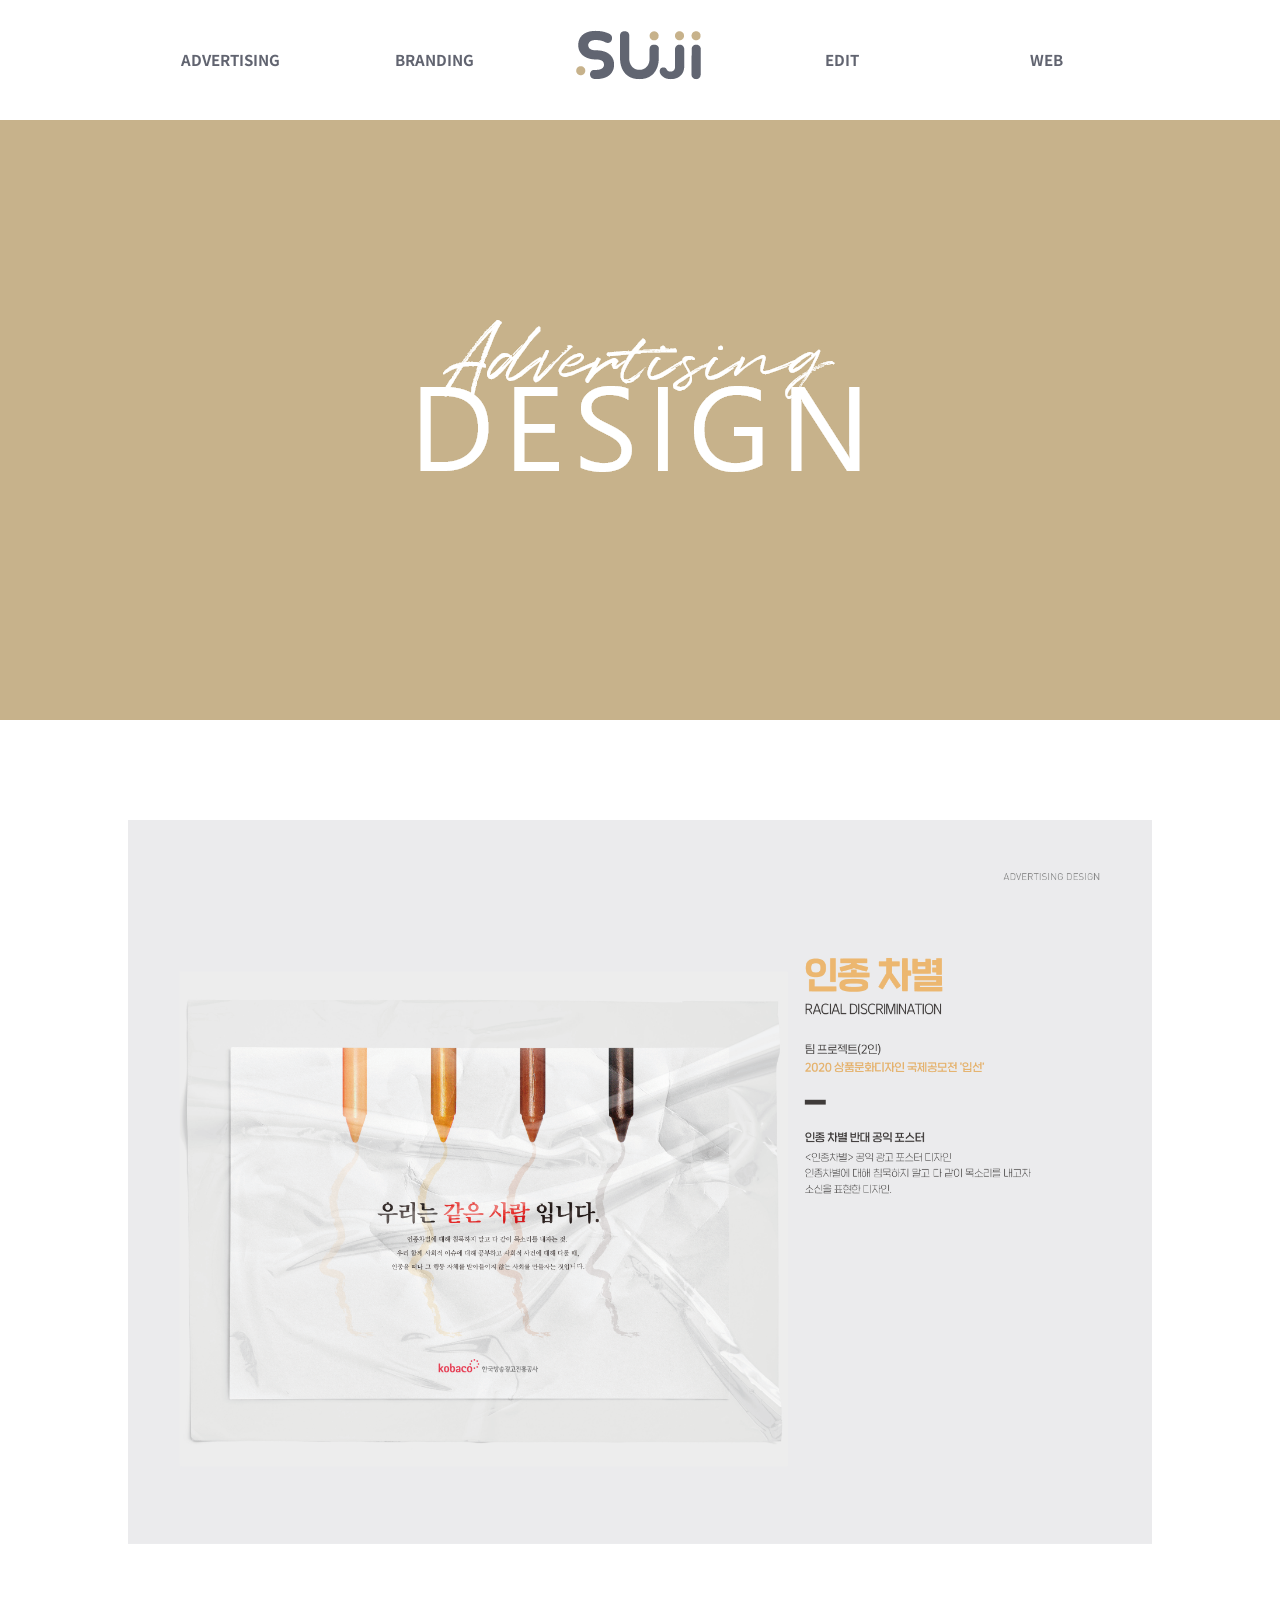
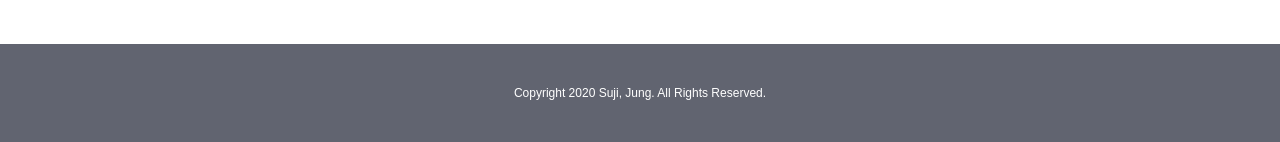
==== advertising.html @ 5ac3e36e "Add files via upload" ====
<!doctype html>
<html>
<head>
<meta charset="utf-8">
<title>SUJI_portfolio</title>
<!--외부스타일시트연결(link)-->
<link rel="stylesheet" href="css/style.css" type="text/css">
<link rel="preconnect" href="https://fonts.gstatic.com">
<link href="https://fonts.googleapis.com/css2?family=Lato:wght@300;400&family=Noto+Sans+KR:wght@400&display=swap" rel="stylesheet">
</head>

<body>
<div id="menubar">
	<header id="header"><!--메뉴바-->
	<div>
		<ul class="gnb">
			<li><a href="advertising.html">ADVERTISING</a></li>
			<li><a href="branding.html">BRANDING</a></li>
			<li><a href="index.html"><img src="img/logo.png" alt="로고"></a></li>
			<li><a href="edit.html">EDIT</a></li>
			<li><a href="web.html">WEB</a></li>
		</ul>
	</div>
	</header>
</div>

<div class="main1"><!--메인비쥬얼-->
	<div id="visual1">
		<img src="img/advertising/sub1_main.png" alt="메인이미지">
	</div>
</div>

<div id="container_sub"><!--컨텐츠-->
	<div class="container_sub1">
		<img src="img/advertising/sub1.png" alt="광고디자인">
	</div>
</div>

<footer id="footer"><!--푸터-->
		<address class="company">Copyright 2020 Suji, Jung. All Rights Reserved.</address>
</footer>

</body>
</html>
---- css/style.css ----
@charset "utf-8";


*{margin:0; padding:0;} 
body {font-size:12px; font-family:sans-serif;}
ul {list-style:none;} 
img {border:0;}
a {text-decoration:none; color:#000;}


#menubar {width:1024px; margin:0 auto;} /* 메뉴바 */
#header {width:1024px;  height:120px; overflow:hidden; text-align: center; vertical-align: middle;}

.logo {width:250px; height:60px;}
.gnb {width:1024px; height:100px; padding: 0; padding-top: 20px; overflow:hidden; font-family: 'Lato', sans-serif;
font-family: 'Noto Sans KR', sans-serif;}

.gnb li {float:left; width:204px; text-align:center; line-height: 80px; display: inline-block; }
.gnb a {display:block; width:100%; color:#616470; transition:all 0.4s; font-weight:bold; font-size:15px;}
.gnb a:hover {box-sizing:border-box; font-size:17.5px; color:#c7b28b; } /* 링크에 마우스를 올렸을 때*/
.gnb .gnb1 {color:#c7b28b;}

#visual{position: absolute; top:0; left:50%; width: 1024px; margin-left: -512px; text-align: center; z-index: 10;}
.main {position: relative; height: 700px; }
.main:after{content:""; display: block; position: absolute; top:0; left:50%; width:50%; height: 700px; background: #bea377;}

#container {width:1024px; margin: 0 auto;} /* 컨텐츠 */

#link {width:1024px; margin: auto; padding:90px 0; text-align: center;} /* sns아이콘 */
#link a{display: inline-block; margin-left:20px;}
#link a:first-child{margin-left:0;}

#footer {padding:42px 0;text-align: center; color:#FFFFFF; background:#616470} /* 푸터 */
#footer address {font-style: normal;}


/*서부페이지*/
#visual1 {position: absolute; top:0; left:50%; width: 1024px; margin-left: -512px; text-align: center; z-index: 10; padding-top: 183px;}
.main1 {position: relative; height: 600px; background: #c7b28b; margin-bottom: 100PX;}

#container_sub {width:1024px; margin: 0 auto;} /* 컨텐츠 */
#container_sub div {padding-bottom: 100px;}
#container_sub div > img{display: block; margin:0 auto;}
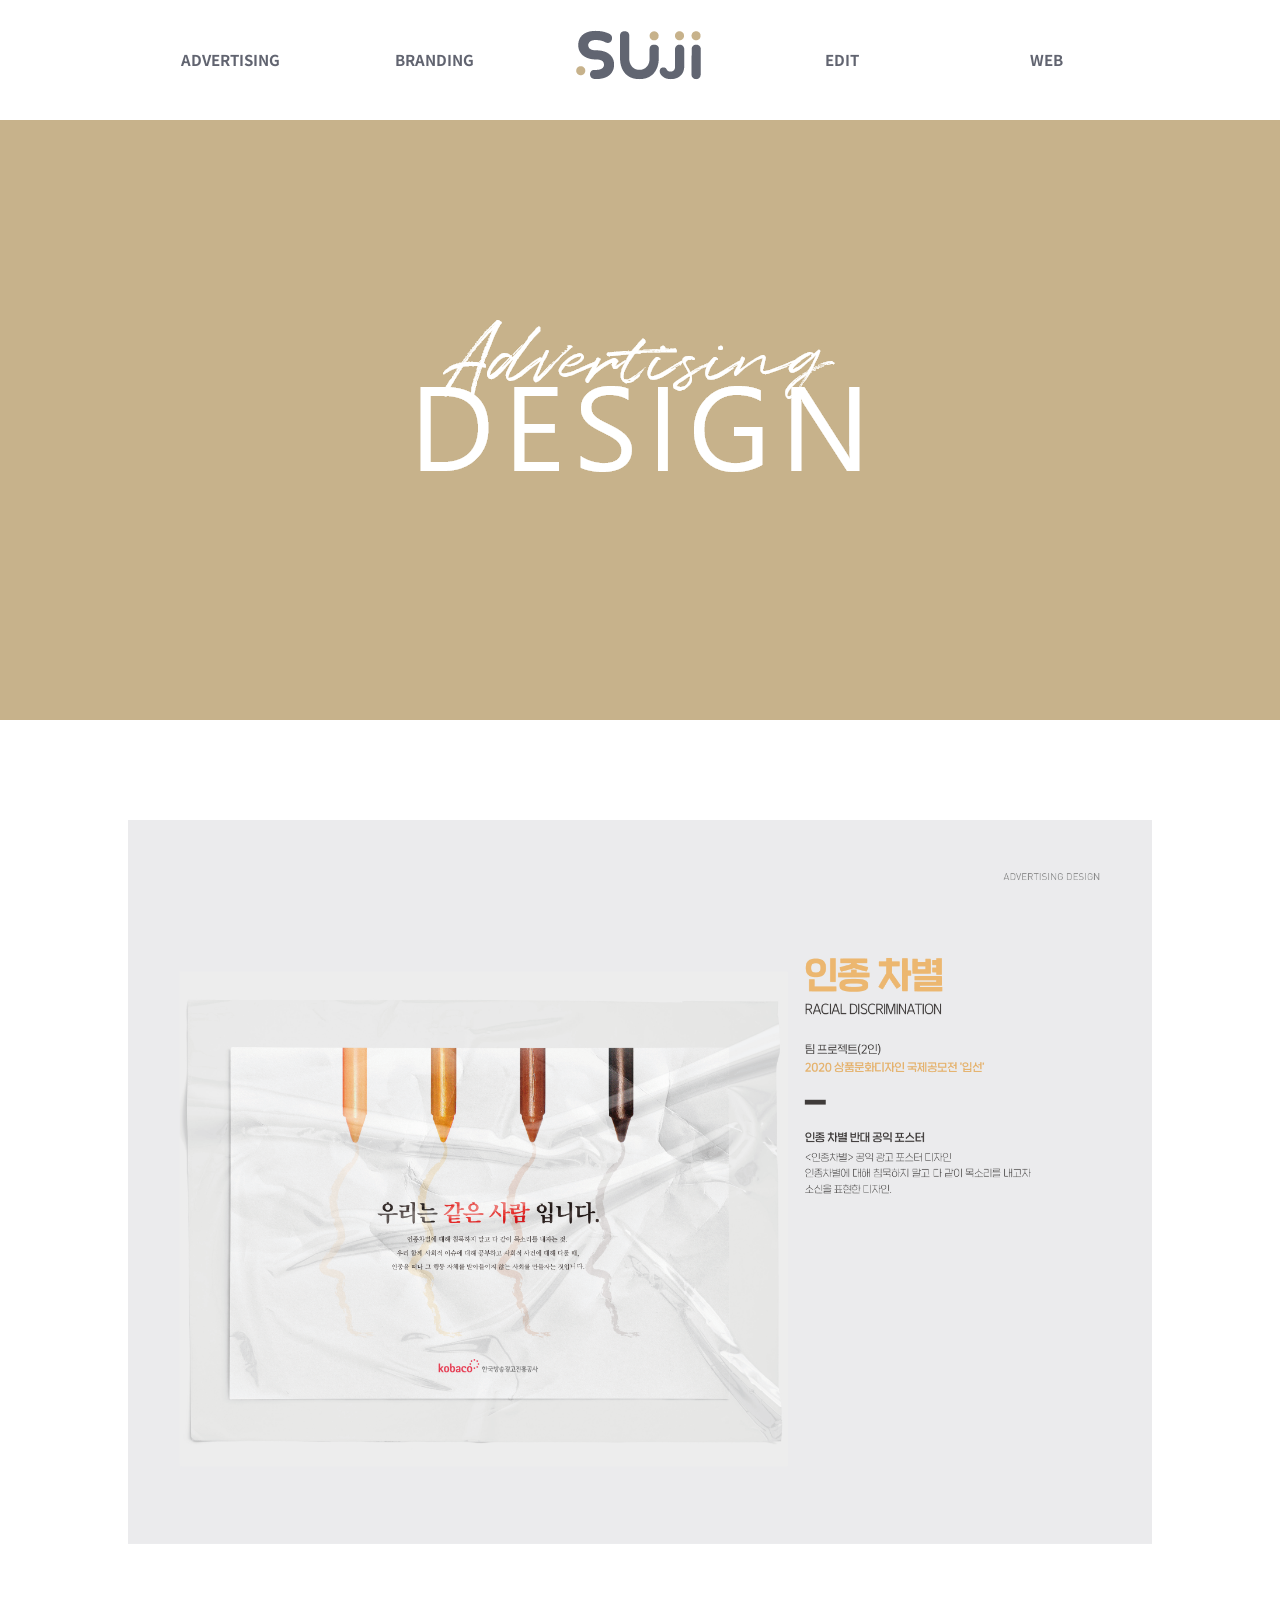
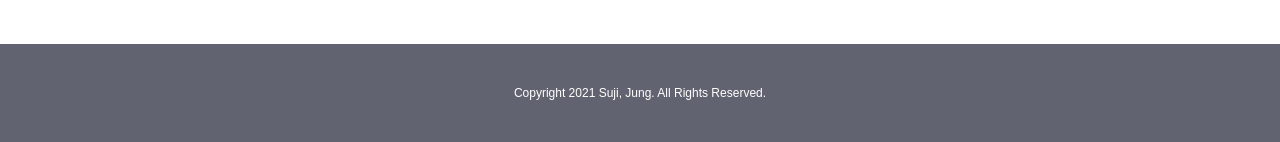
==== commit 28a5910e: "Update advertising.html" ====
--- a/advertising.html
+++ b/advertising.html
@@ -37,7 +37,7 @@
 </div>
 
 <footer id="footer"><!--푸터-->
-		<address class="company">Copyright 2020 Suji, Jung. All Rights Reserved.</address>
+		<address class="company">Copyright 2021 Suji, Jung. All Rights Reserved.</address>
 </footer>
 
 </body>
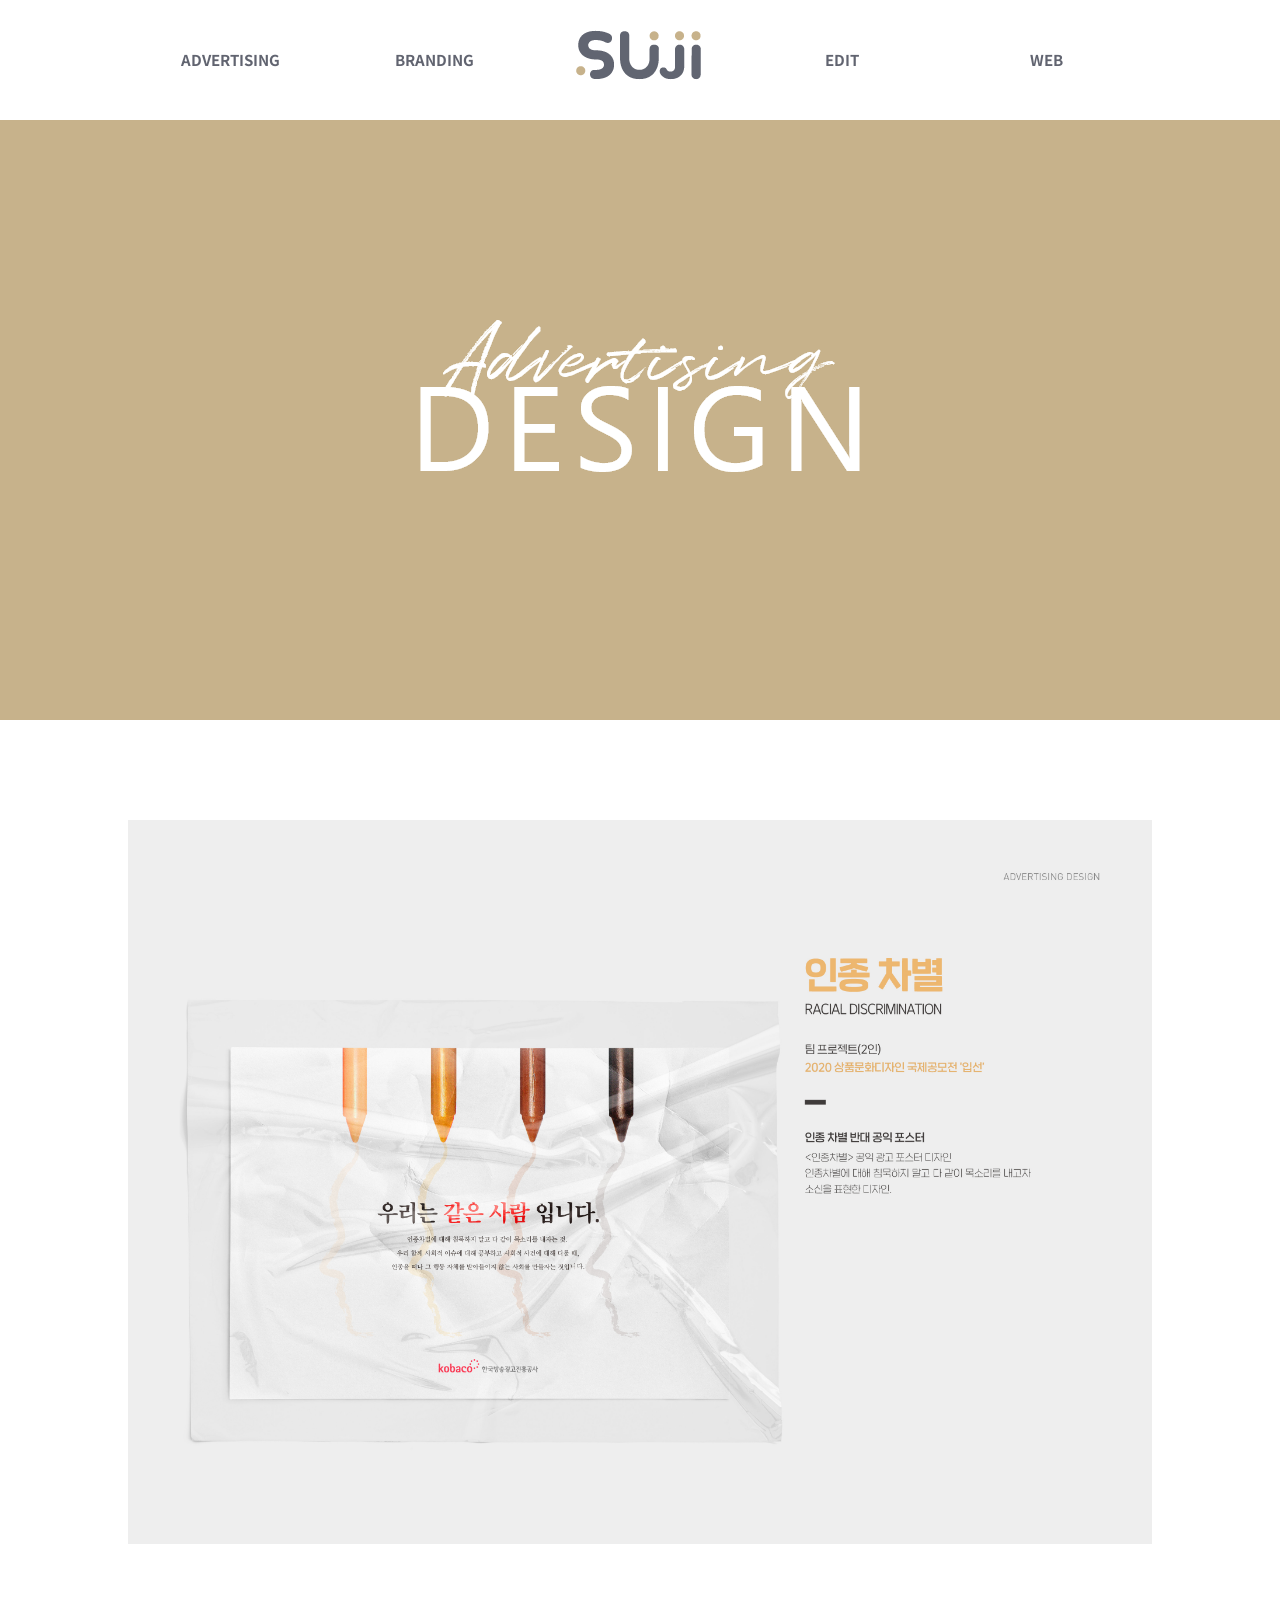
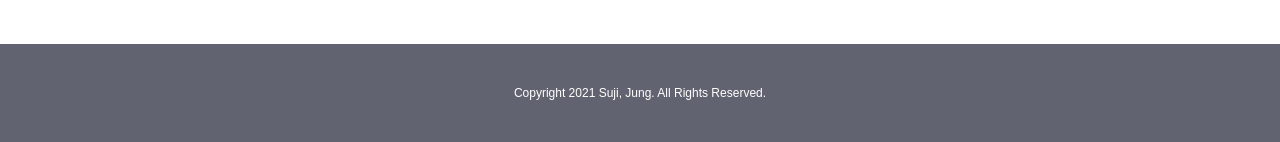
==== commit 8b46e0ab: "Add files via upload" ====
--- a/advertising.html
+++ b/advertising.html
@@ -32,7 +32,7 @@
 
 <div id="container_sub"><!--컨텐츠-->
 	<div class="container_sub1">
-		<img src="img/advertising/sub1.png" alt="광고디자인">
+		<img src="img/advertising/sub1.jpg" alt="광고디자인">
 	</div>
 </div>
 
--- a/css/style.css
+++ b/css/style.css
@@ -25,6 +25,7 @@
 .main:after{content:""; display: block; position: absolute; top:0; left:50%; width:50%; height: 700px; background: #bea377;}
 
 #container {width:1024px; margin: 0 auto;} /* 컨텐츠 */
+.container_1 img { width:1024px; text-align: center}
 
 #link {width:1024px; margin: auto; padding:90px 0; text-align: center;} /* sns아이콘 */
 #link a{display: inline-block; margin-left:20px;}
@@ -40,6 +41,6 @@
 
 #container_sub {width:1024px; margin: 0 auto;} /* 컨텐츠 */
 #container_sub div {padding-bottom: 100px;}
-#container_sub div > img{display: block; margin:0 auto;}
+#container_sub div > img{display: block; margin:0 auto; width:1024px; text-align: center;}
 
 
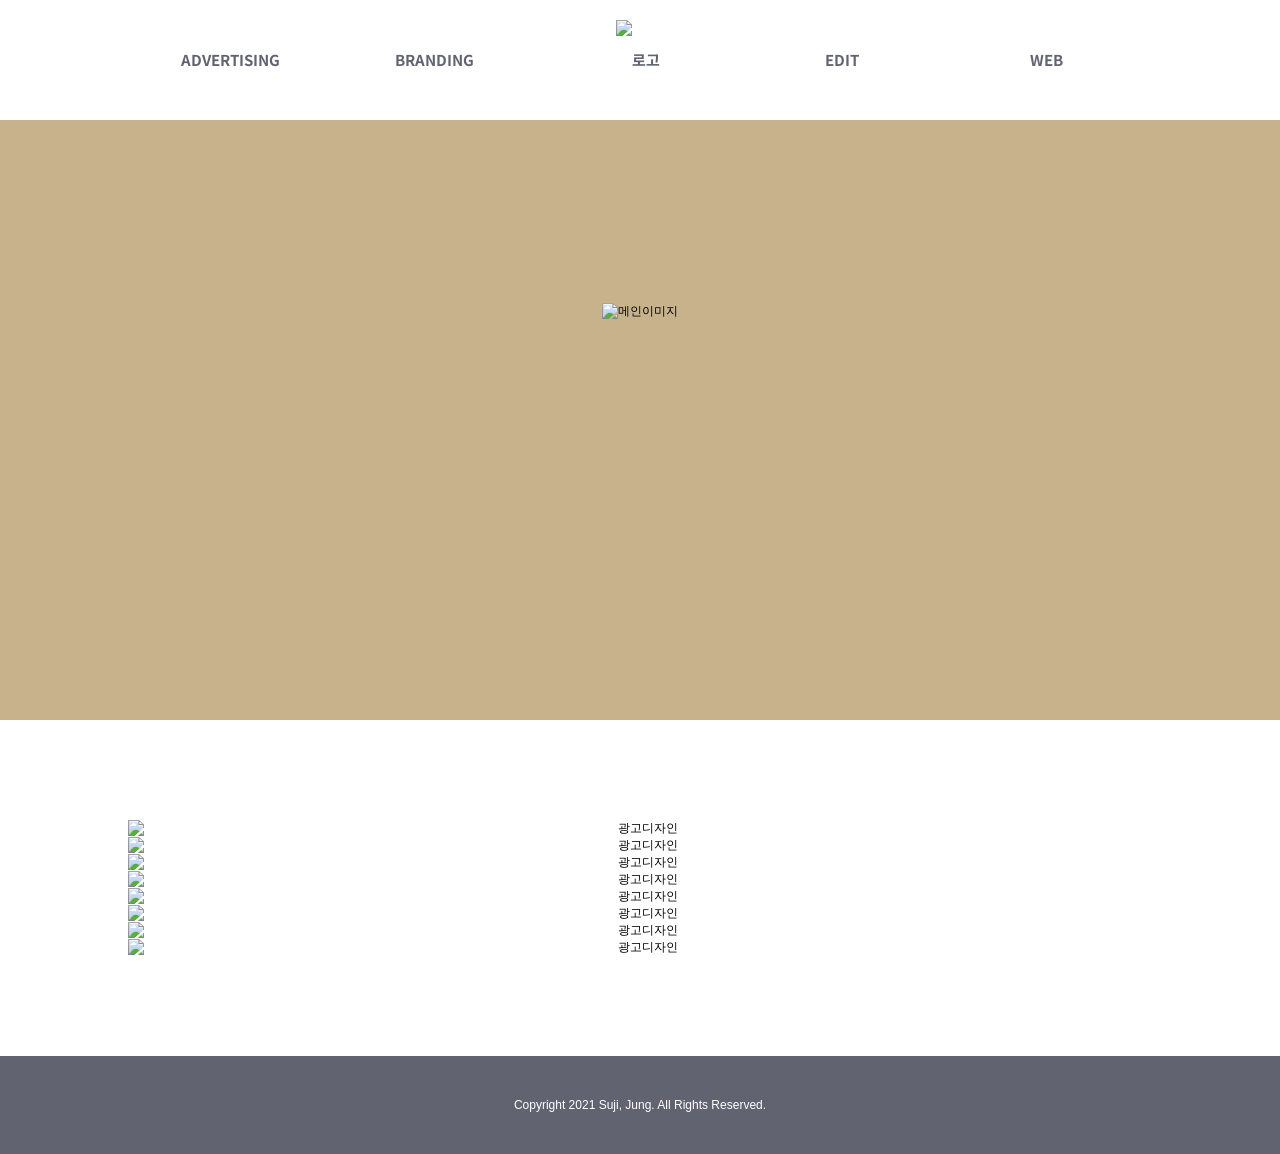
==== commit 61baa49c: "Add files via upload" ====
--- a/advertising.html
+++ b/advertising.html
@@ -32,7 +32,14 @@
 
 <div id="container_sub"><!--컨텐츠-->
 	<div class="container_sub1">
-		<img src="img/advertising/sub1.jpg" alt="광고디자인">
+		<img src="img/advertising/sub1 (1).jpg" alt="광고디자인">
+		<img src="img/advertising/sub1 (2).jpg" alt="광고디자인">
+		<img src="img/advertising/sub1 (3).jpg" alt="광고디자인">
+		<img src="img/advertising/sub1 (4).jpg" alt="광고디자인">
+		<img src="img/advertising/sub1 (5).jpg" alt="광고디자인">
+		<img src="img/advertising/sub1 (6).jpg" alt="광고디자인">
+		<img src="img/advertising/sub1 (7).jpg" alt="광고디자인">
+		<img src="img/advertising/sub1 (8).jpg" alt="광고디자인">
 	</div>
 </div>
 
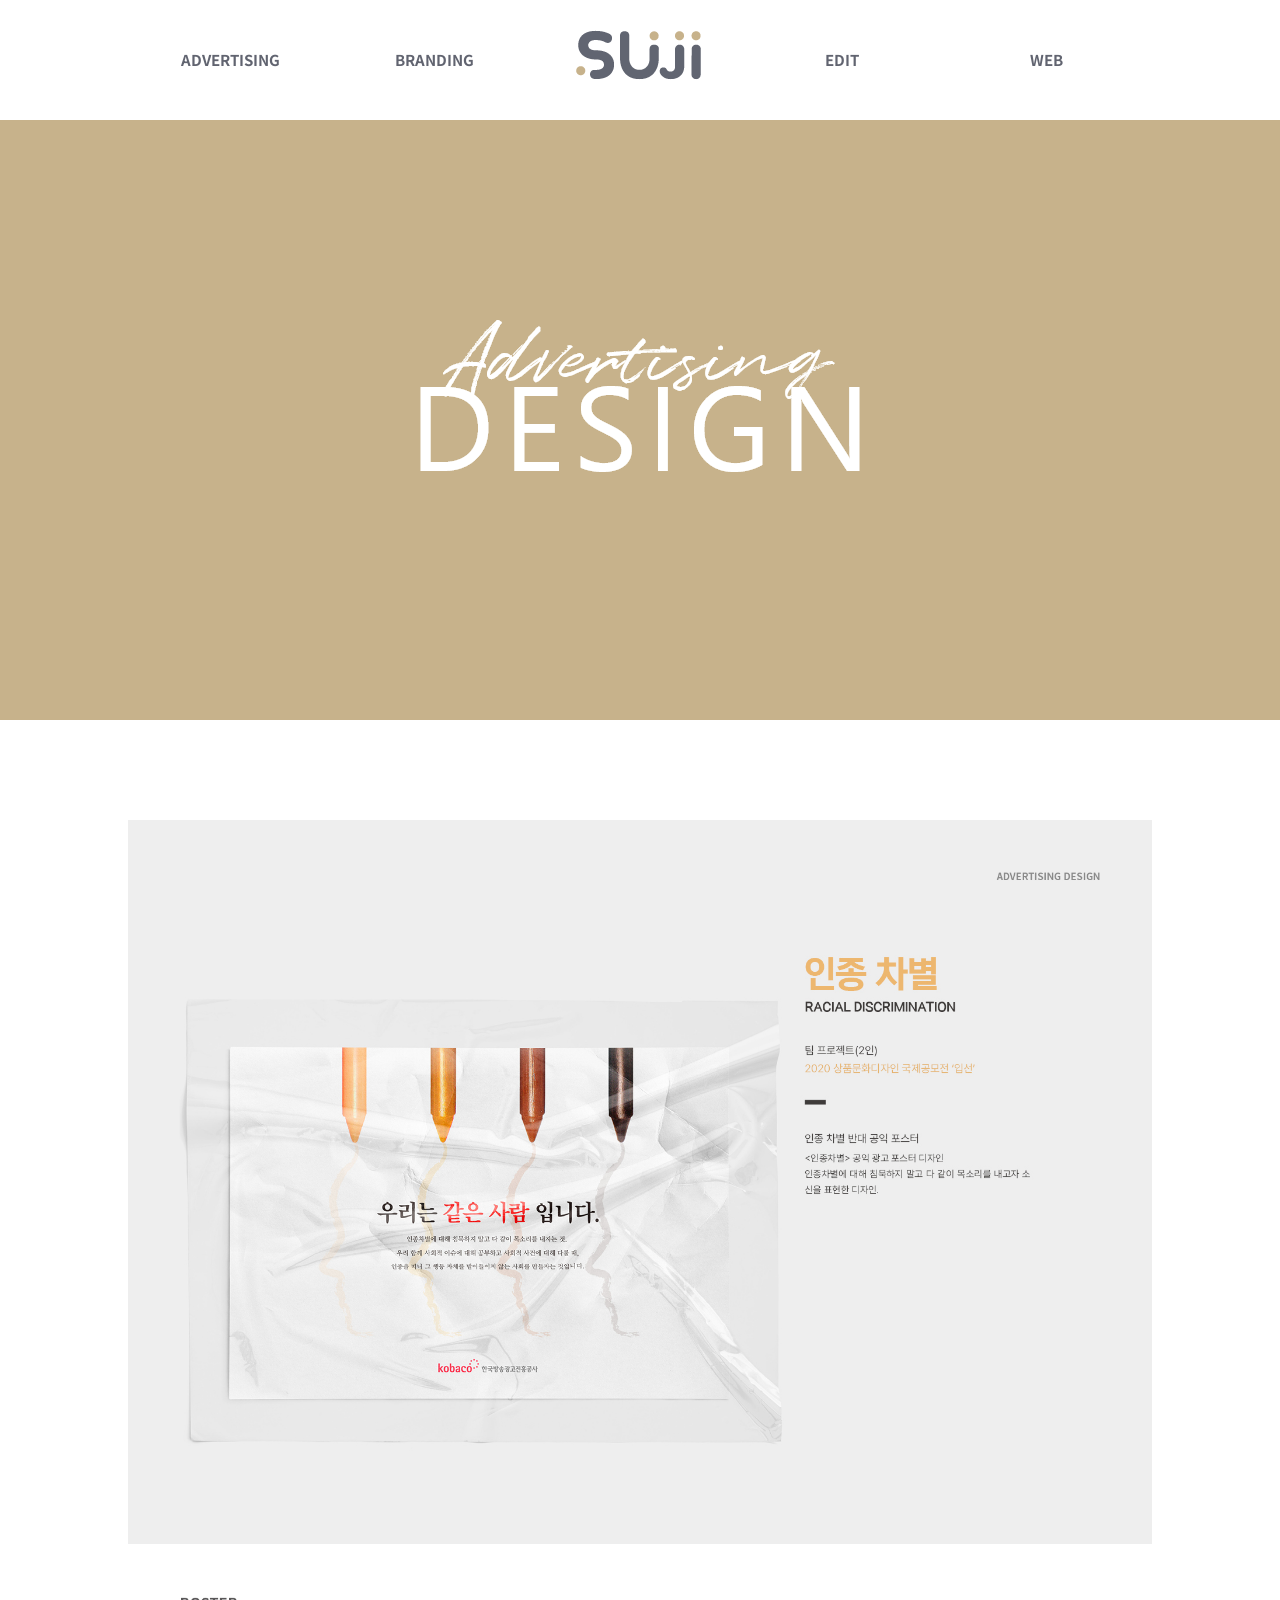
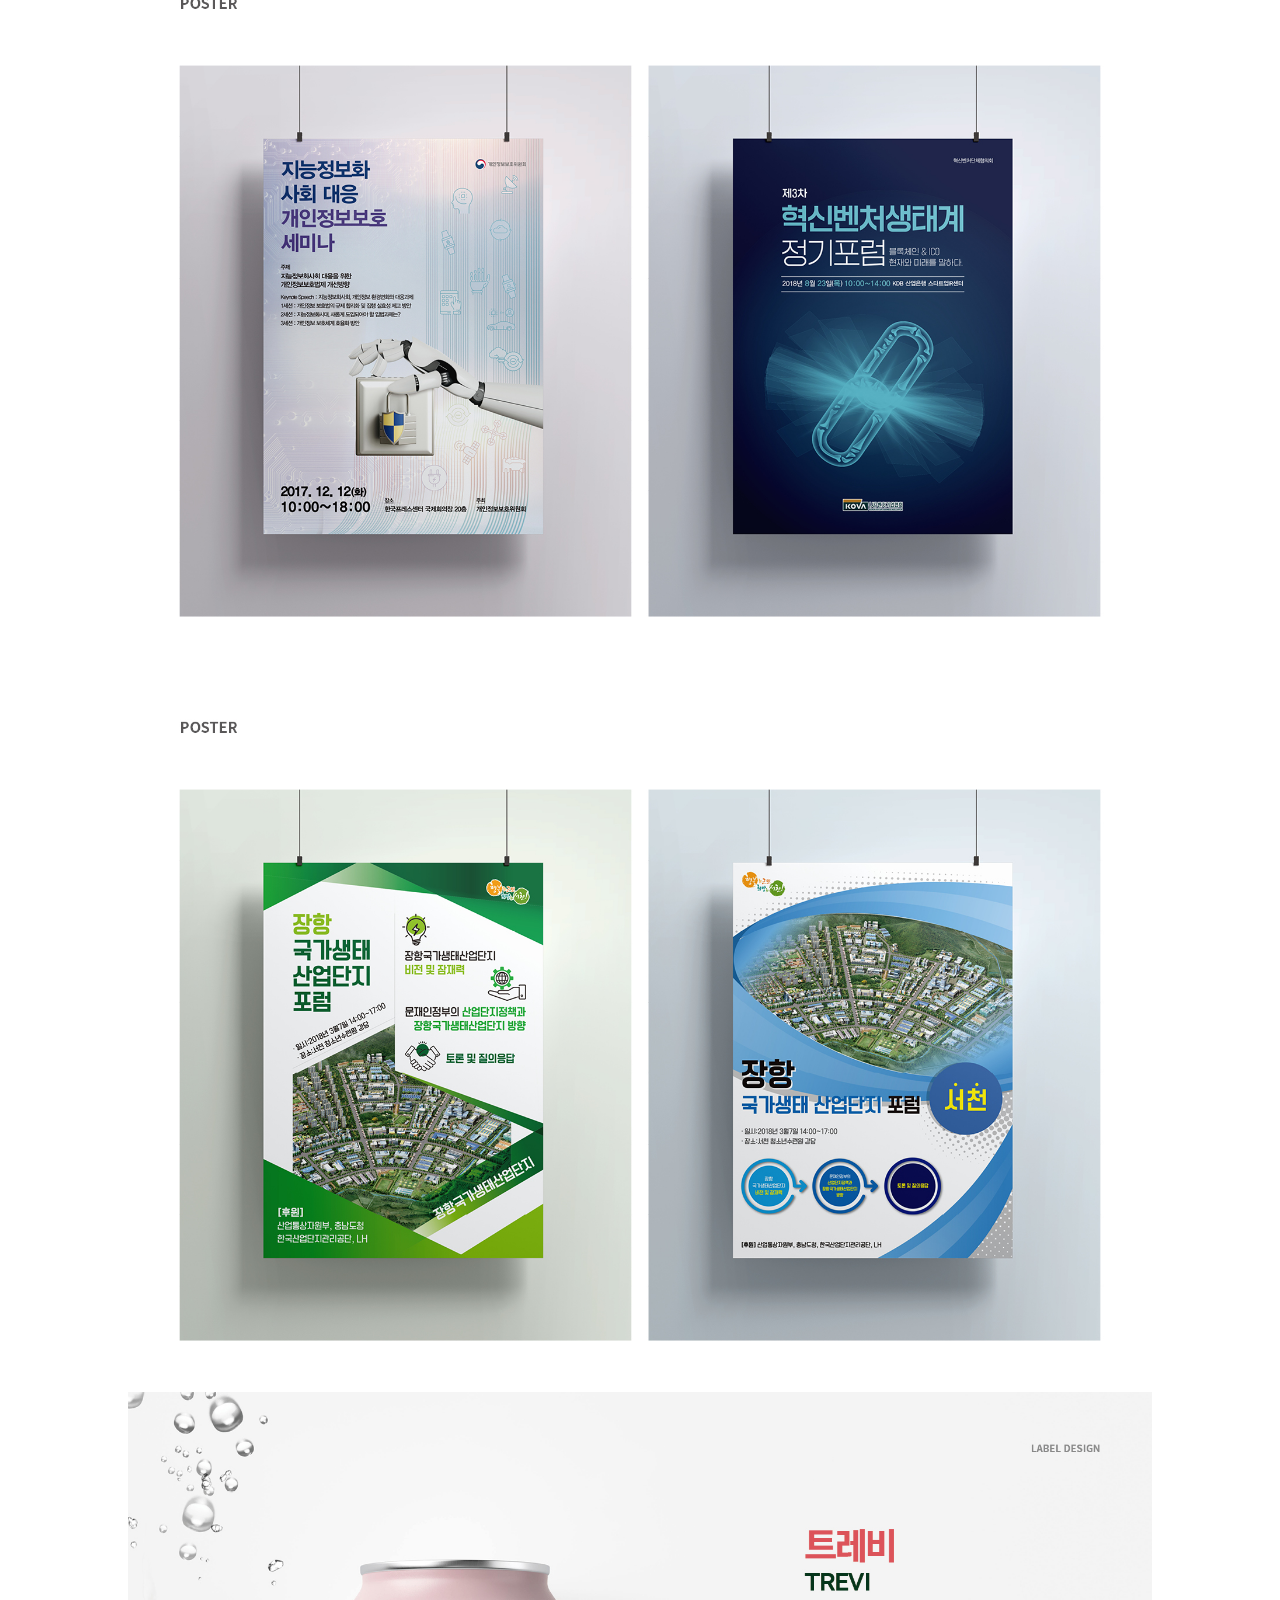
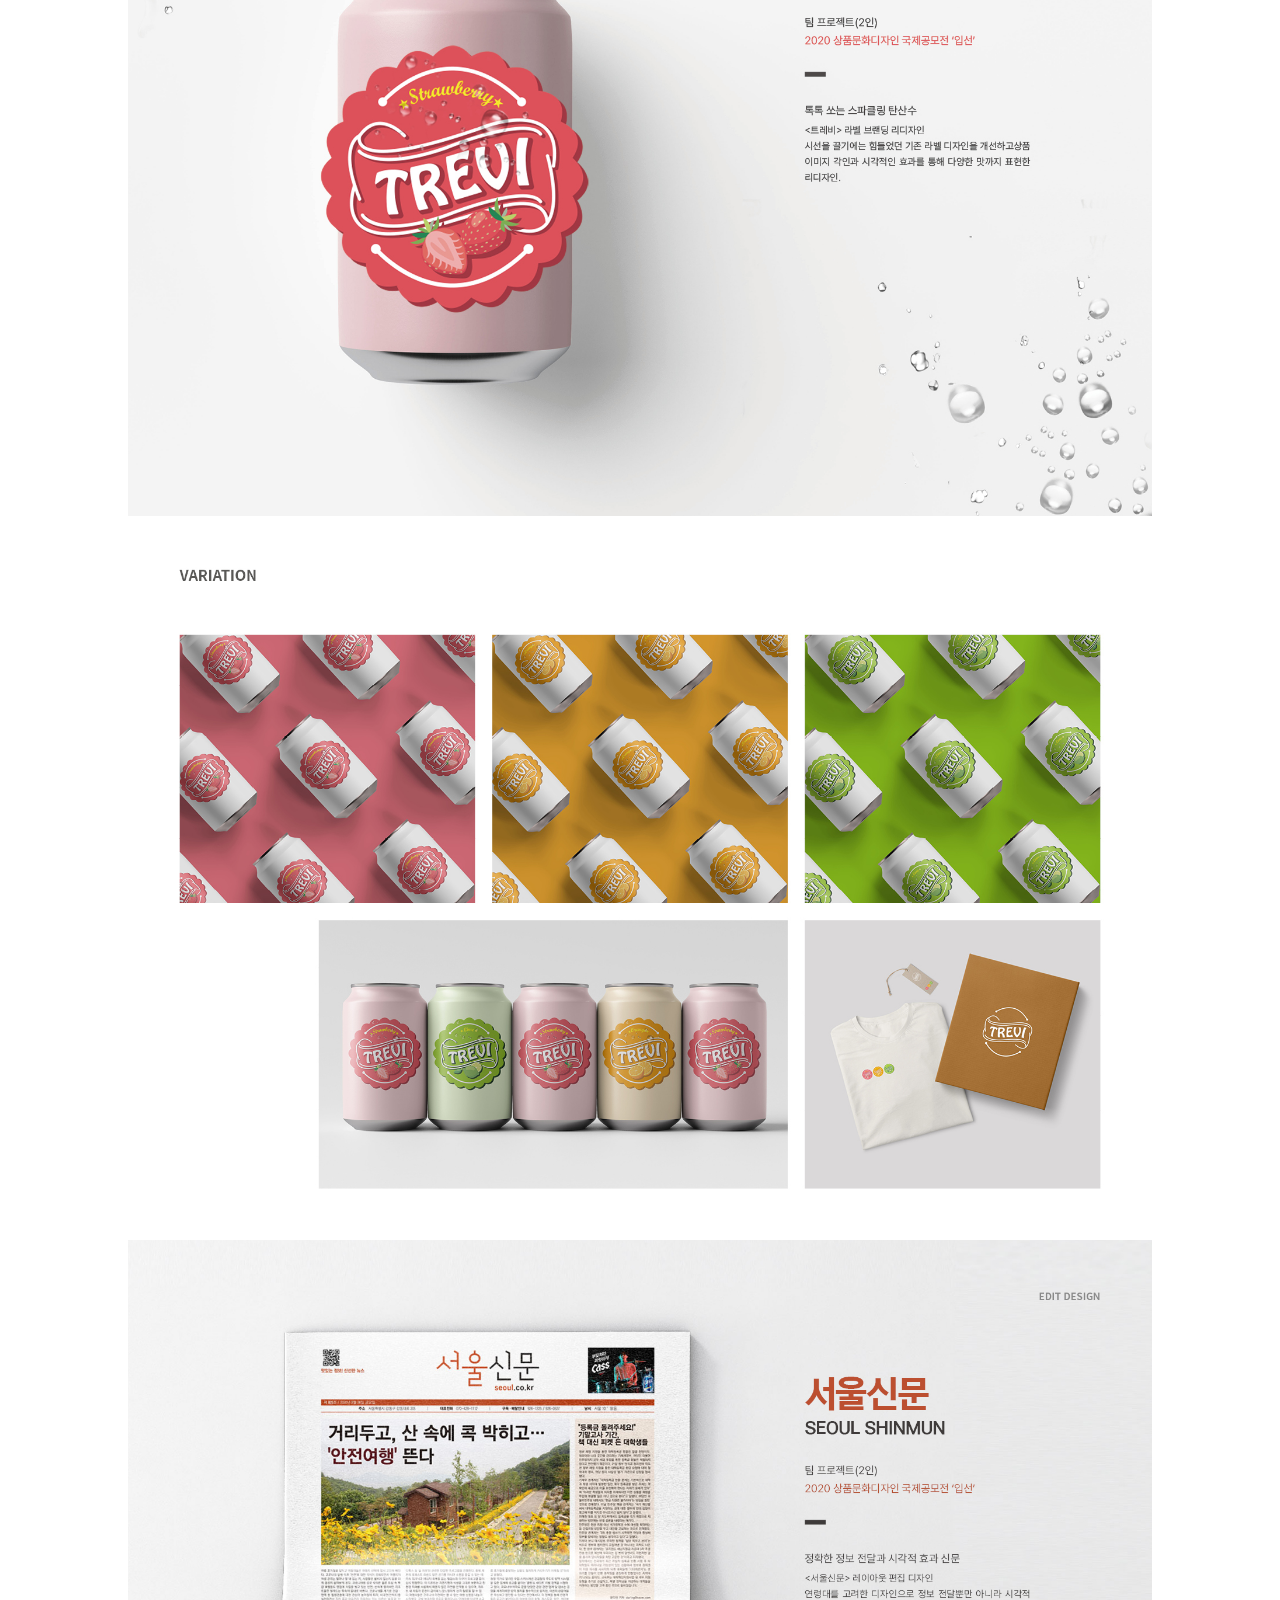
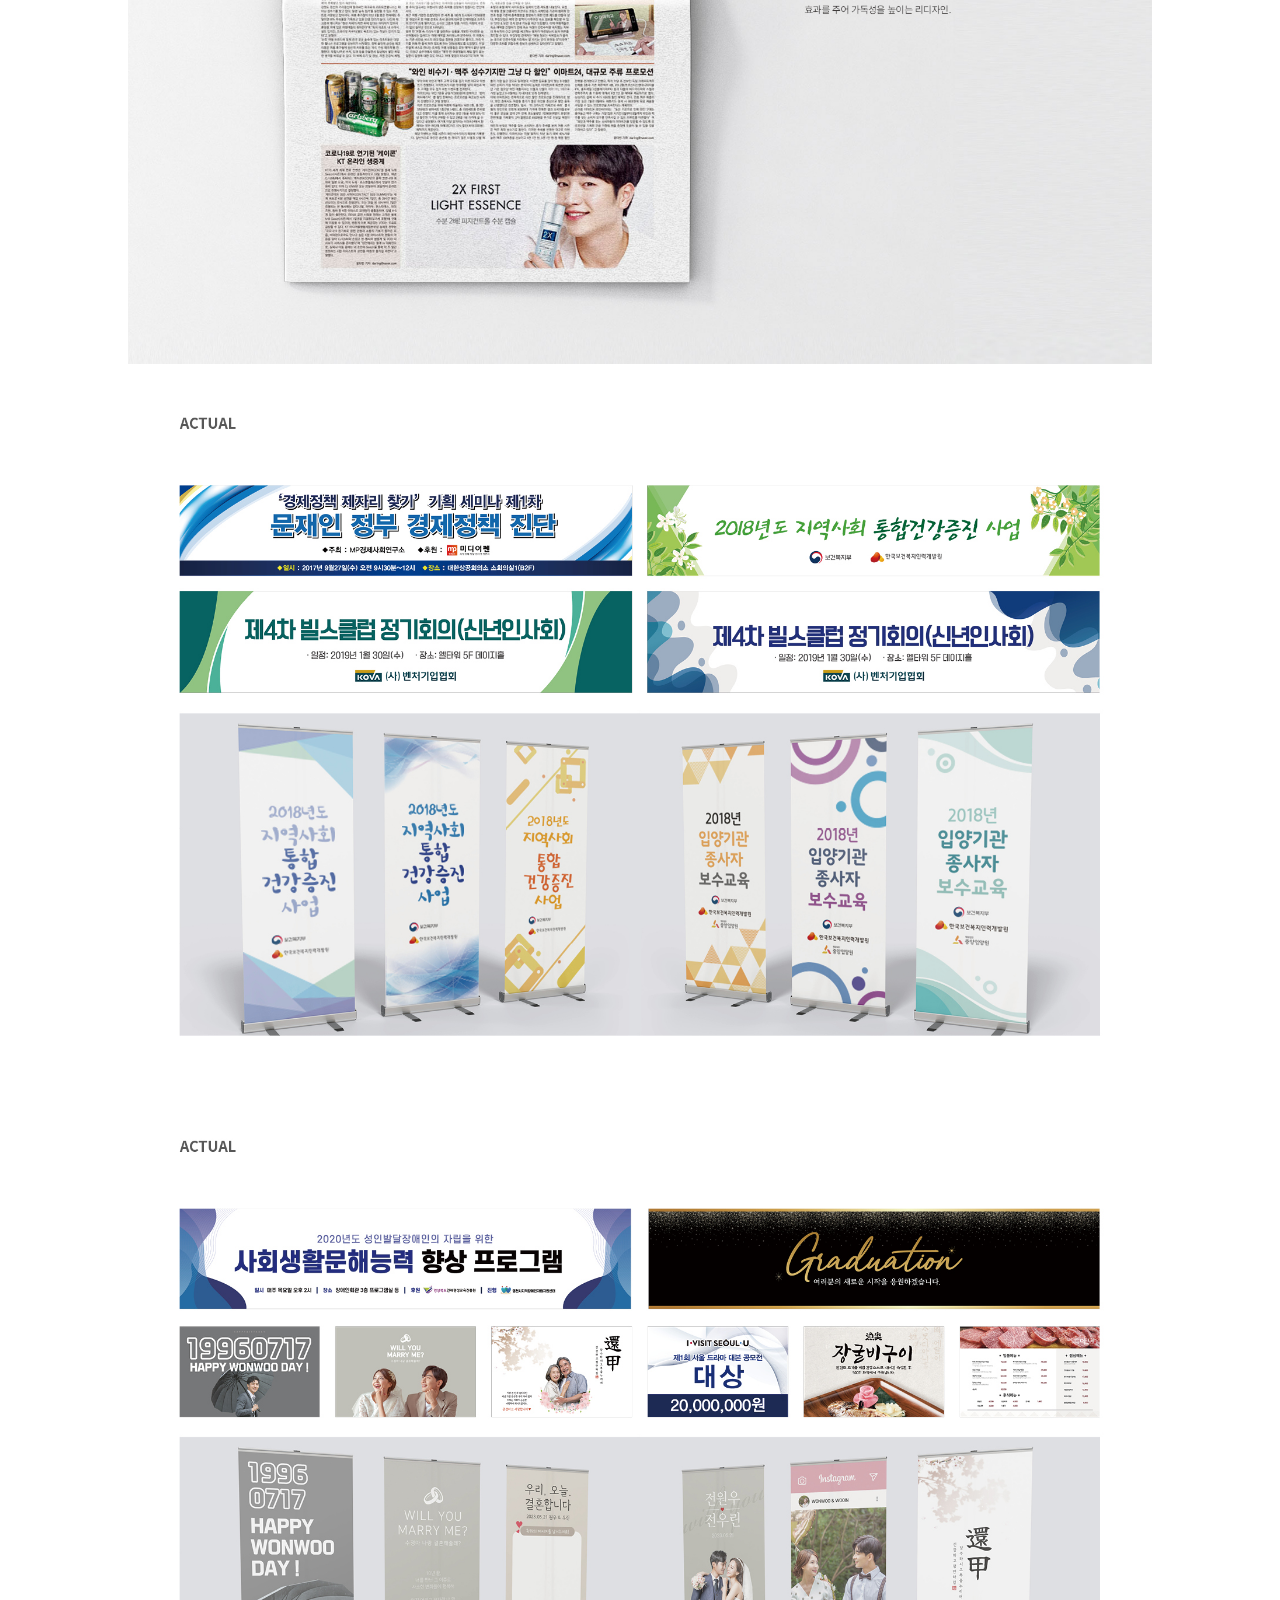
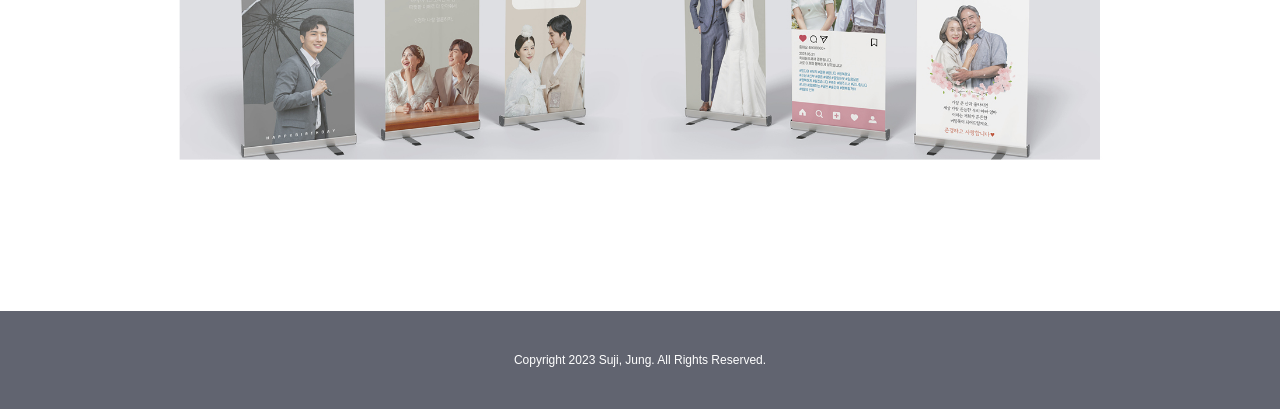
==== commit de349675: "Add files via upload" ====
--- a/advertising.html
+++ b/advertising.html
@@ -44,7 +44,7 @@
 </div>
 
 <footer id="footer"><!--푸터-->
-		<address class="company">Copyright 2021 Suji, Jung. All Rights Reserved.</address>
+		<address class="company">Copyright 2023 Suji, Jung. All Rights Reserved.</address>
 </footer>
 
 </body>
